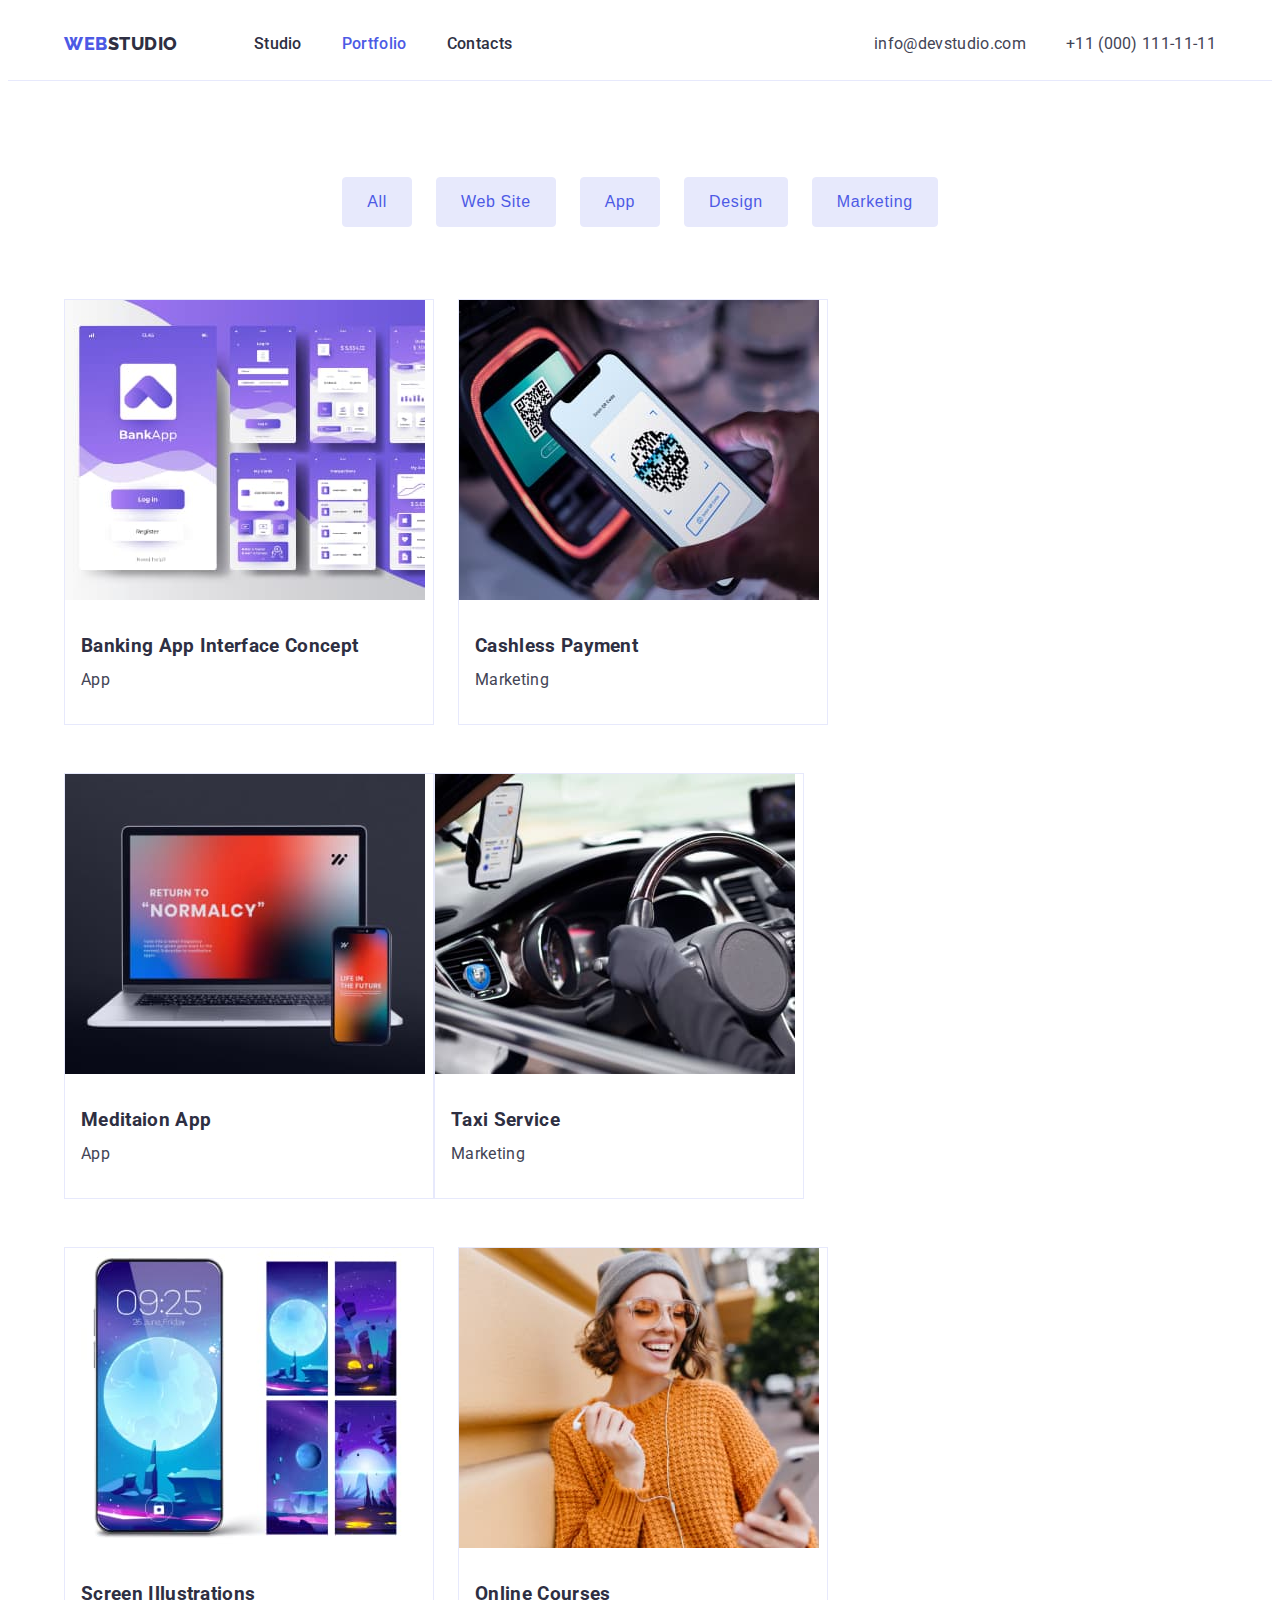
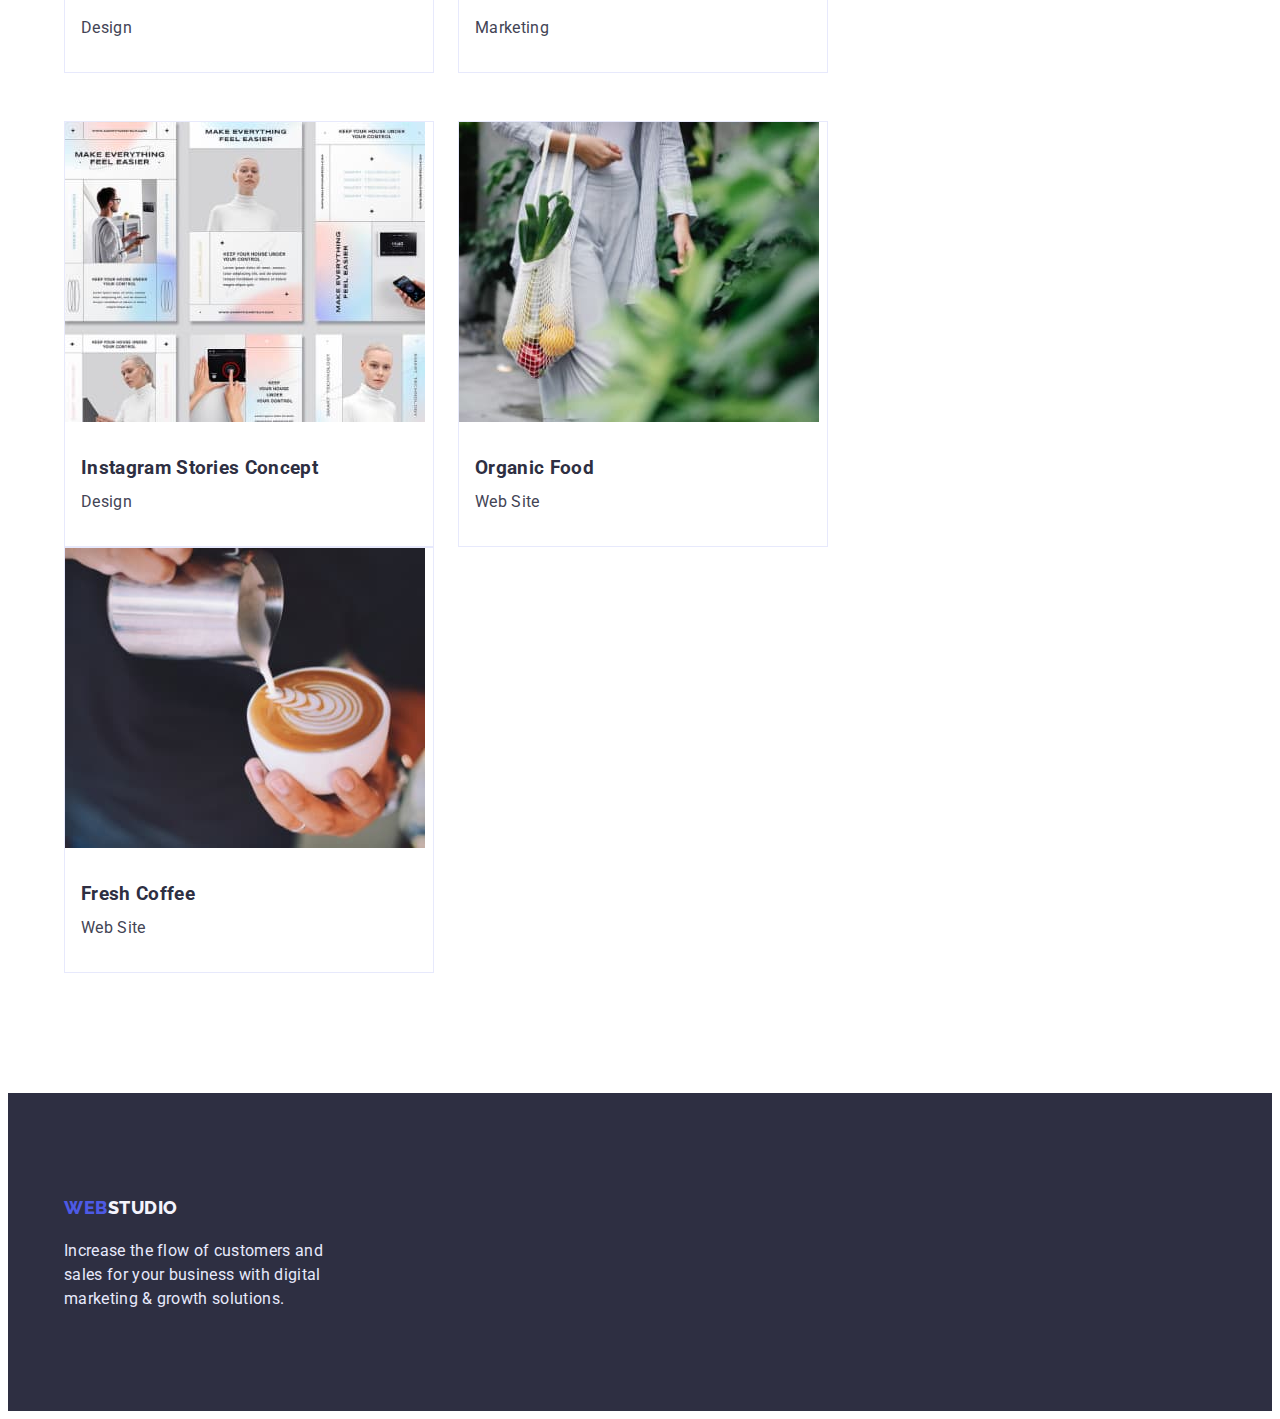
==== portfolio.html @ 40b02cb4 "Add files via upload" ====
<!DOCTYPE html>
<html lang="en">
  <head>
    <meta charset="UTF-8" />
    <meta http-equiv="X-UA-Compatible" content="IE=edge" />
    <meta name="viewport" content="width=device-width, initial-scale=1.0" />
    <title>Document</title>
    <link rel="preconnect" href="https://fonts.googleapis.com" />
    <link rel="preconnect" href="https://fonts.gstatic.com" crossorigin />
    <link
      href="https://fonts.googleapis.com/css2?family=Raleway:wght@800&family=Roboto:wght@400;500;700&display=swap"
      rel="stylesheet"
    />
    <link
      rel="stylesheet"
      href="https://cdnjs.cloudflare.com/ajax/libs/modern-normalize/1.1.0/modern-normalize.min.css"
      integrity="sha512-wpPYUAdjBVSE4KJnH1VR1HeZfpl1ub8YT/NKx4PuQ5NmX2tKuGu6U/JRp5y+Y8XG2tV+wKQpNHVUX03MfMFn9Q=="
      crossorigin="anonymous"
      referrerpolicy="no-referrer"
    />
    <link rel="stylesheet" type="text/css" href="./css/style.css" />
  </head>
  <body>
    <!-- Top Line -->
    <header class="header">
      <div class="container">
        <nav class="header-nav">
          <a href="./index.html" class="header-logo logo link"
            ><span class="logo-accent">WEB</span>STUDIO</a
          >
          <ul class="header-list list">
            <li class="header-item">
              <a href="./index.html" class="header-link link">Studio</a>
            </li>
            <li class="header-item">
              <a href="./portfolio.html" class="header-link current link">Portfolio</a>
            </li>
            <li class="header-item">
              <a href="" class="header-link link">Contacts</a>
            </li>
          </ul>
        </nav>
        <ul class="contacts-list list">
          <li class="contacts-item">
            <a href="mailto:info@devstudio.com" class="contacts-link link"
              >info@devstudio.com</a
            >
          </li>
          <li class="contacts-item">
            <a href="tel:+110001111111" class="contacts-link link"
              >+11 (000) 111-11-11</a
            >
          </li>
        </ul>
      </div>
    </header>
    <main>
      <!-- Projects -->
        <section class="projects">
          <div class="container">
            <h1 class="visually-hidden">Projects</h1>
          <ul class="projects-filter-list list">
            <li class="projects-item">
              <button type="button" class="projects-btn btn">All</button>
            </li>
            <li class="projects-item">
              <button type="button" class="projects-btn btn">Web Site</button>
            </li>
            <li class="projects-item">
              <button type="button" class="projects-btn btn">App</button>
            </li>
            <li class="projects-item">
              <button type="button" class="projects-btn btn">Design</button>
            </li>
            <li class="projects-item">
              <button type="button" class="projects-btn btn">Marketing</button>
            </li>
          </ul>
          <ul class="projects-list list">
            <li class="projects-card-item">
              <a href="" class="projects-link link">
                <img src="./images/Portfolio1.jpg" alt="" width="360" />
                <div class="description">
                  <h3 class="projects-title">Banking App Interface Concept</h3>
                  <p class="projects-text">App</p>
                </div>
              </a>
            </li>
            <li class="projects-card-item">
              <a href="" class="projects-link link">
                <img src="./images/Portfolio2.jpg" alt="" width="360" />
                <div class="description">
                  <h3 class="projects-title">Cashless Payment</h3>
                  <p class="projects-text">Marketing</p>
                </div>
              </a>
            </li>
            <li class="projects-card-item">
              <a href="" class="projects-link link">
                <img src="./images/Portfolio3.jpg" alt="" width="360" />
                <div class="description">
                  <h3 class="projects-title">Meditaion App</h3>
                  <p class="projects-text">App</p>
                </div>
              </a>
            </li>
            <li class="projects-card-item">
              <a href="" class="projects-link link">
                <img src="./images/Portfolio4.jpg" alt="" width="360" />
                <div class="description">
                  <h3 class="projects-title">Taxi Service</h3>
                  <p class="projects-text">Marketing</p>
                </div>
              </a>
            </li>
            <li class="projects-card-item">
              <a href="" class="projects-link link">
                <img src="./images/Portfolio5.jpg" alt="" width="360" />
                <div class="description">
                  <h3 class="projects-title">Screen Illustrations</h3>
                  <p class="projects-text">Design</p>
                </div>
              </a>
            </li>
            <li class="projects-card-item">
              <a href="" class="projects-link link">
                <img src="./images/Portfolio6.jpg" alt="" width="360" />
                <div class="description">
                  <h3 class="projects-title">Online Courses</h3>
                  <p class="projects-text">Marketing</p>
                </div>
              </a>
            </li>
            <li class="projects-card-item">
              <a href="" class="projects-link link">
                <img src="./images/Portfolio7.jpg" alt="" width="360" />
                <div class="description">
                  <h3 class="projects-title">Instagram Stories Concept</h3>
                  <p class="projects-text">Design</p>
                </div>
              </a>
            </li>
            <li class="projects-card-item">
              <a href="" class="projects-link link">
                <img src="./images/Portfolio8.jpg" alt="" width="360" />
                <div class="description">
                  <h3 class="projects-title">Organic Food</h3>
                  <p class="projects-text">Web Site</p>
                </div>
              </a>
            </li>
            <li class="projects-card-item">
              <a href="" class="projects-link link">
                <img src="./images/Portfolio9.jpg" alt="" width="360" />
                <div class="description">
                  <h3 class="projects-title">Fresh Coffee</h3>
                  <p class="projects-text">Web Site</p>
                </div>
              </a>
            </li>
          </ul>
          </div>
        </section>
    </main>
    <!-- Footer -->
    <footer class="footer">
      <div class="container">
        <a href="./index.html" class="footer-logo logo link"
        ><span class="logo-accent">WEB</span>STUDIO</a>
      <p class="footer-text">
        Increase the flow of customers and sales for your business with digital
        marketing & growth solutions.
      </p>
      </div>
    </footer>
  </body>
</html>
---- css/style.css ----
/* основной цвет текста #434455 */
/* цвет заголовков #2E2F42 */
/* цвет акцент #4D5AE5 */

:root {
  --primary-text-color: #434455;
  --title-text-color: #2e2f42;
  --accent-color: #4d5ae5;
}

body {
  background-color: #ffffff;
  color: var(--primary-text-color);

  font-family: "Roboto", sans-serif;
  font-weight: 400;
  font-size: 16px;
  line-height: 1.5;
  letter-spacing: 0.02em;
}

.container {
  width: 1152px;

  margin-right: auto;
  margin-left: auto;

  padding-right: 12px;
  padding-left: 12px;

  /* outline: 3px solid green; */
}

.list {
  margin: 0;
  padding: 0;
  
  list-style: none;
}

.link {
  text-decoration: none;
}

.logo {
  font-family: "Raleway", cursive;
  font-weight: 800;
  font-size: 18px;
  letter-spacing: 0.03em;
}

.btn {
  display: inline-block;
  border: 1px solid transparent;

  font-weight: 500;
  font-size: 16px;
  line-height: 1.5;
  letter-spacing: 0.04em;  
}

/* ----- Top Line ----- */

.header {
  border-bottom: 1px solid #E7E9FC;
}
.header .container {
  display: flex;
  align-items: center;
}
.header-nav {
  display: flex;
  align-items: center;
}
.header-logo {
  margin-right: 76px;
  
  color: var(--title-text-color);
  line-height: 1.33;
}
.logo-accent {
  color: var(--accent-color);
}
.header-list {
  display: flex;
}
.header-item:not(:last-child) {
  margin-right: 40px;
}
.header-link {
  display: block;
  padding-top: 24px;
  padding-bottom: 24px;

  color: var(--title-text-color);
  font-weight: 500;
  font-size: 16px;
  line-height: 1.5;
}
.header-link:hover,
.header-link:focus,
.header-link.current {
  color: var(--accent-color);
}
.contacts-list {
  display: flex;
  margin-left: auto;
}
.contacts-item + .contacts-item {
  margin-left: 40px;
}
.contacts-link {
  display: block;

  color: var(--primary-text-color);
}
.contacts-link:hover,
.contacts-link:focus {
  color: var(--accent-color);
}

/* ----- Hero ----- */

.hero {
  padding-top: 188px;
  padding-bottom: 188px;
  
  background-color: var(--title-text-color);
  text-align: center;
}
.hero-title {
  width: 494px;
  margin-top: 0;
  margin-bottom: 48px;
  margin-right: auto;
  margin-left: auto;

  color: #ffffff;
  font-weight: 700;
  font-size: 56px;
  line-height: 1.07;
}
.hero-btn {
  background-color: var(--accent-color);
  color: #ffffff;

  padding: 16px 32px;

  border-radius: 4px;
  box-shadow: 0px 4px 4px rgba(0, 0, 0, 0.15);
}

/* ----- Features ----- */

.features {
  padding-top: 120px;
  padding-bottom: 60px;
}
.visually-hidden {
  position: absolute;
  width: 1px;
  height: 1px;
  margin: -1px;
  border: 0;
  padding: 0;

  white-space: nowrap;
  clip-path: inset(100%);
  clip: rect(0 0 0 0);
  overflow: hidden;
}
.features-list {
  display: flex;
}
.features-item {
  width: calc(100% / 4);
  margin-right: 24px;
}
.features-item:last-child {
  margin-right: 0;
}
.features-title {
  margin-top: 0;
  margin-bottom: 8px;
  
  color: var(--title-text-color);
  font-weight: 500;
  font-size: 20px;
  line-height: 1.2;
}
.features-text {
  margin: 0;
}

/* ----- Occupation ----- */

.occupation {
  padding-top: 60px;
  padding-bottom: 120px;
  text-align: center;
}
.occupation-title {
  margin-top: 0;
  margin-bottom: 72px;
}
.occupation-list {
  display: flex;
  justify-content: space-between;
}
.occupation-item img {
  display: block;
}

/* ----- Team ----- */

.team {
  padding-top: 120px;
  padding-bottom: 120px;
  
  background-color: #f4f4fd;
  text-align: center;
}
.team-title {
  margin-top: 0;
  margin-bottom: 72px;
}
.team-list {
  display: flex;
  justify-content: space-between;
}
.team-item {
  width: 264px;

  box-shadow: 0px 1px 6px rgba(46, 47, 66, 0.08),
    0px 1px 1px rgba(46, 47, 66, 0.16),
    0px 2px 1px rgba(46, 47, 66, 0.08);
  border-radius: 0px 0px 4px 4px;
  
  background-color: #fff;
}
.team-item .description {
  padding-bottom: 32px;
}
.team img {
  display: block;
  margin-bottom: 32px;
}
.team-title-name {
  margin-top: 0;
  margin-bottom: 8px;
}
.team-text {
  margin-top: 0;
  margin-bottom: 0;
}

/* ----- Footer ----- */

.footer {
  padding-top: 100px;
  padding-bottom: 100px;
  
  background-color: var(--title-text-color);
}
.footer-logo {
  display: inline-block;
  margin-bottom: 16px;

  color: #f4f4fd;
  line-height: 1.67;
}
.footer-text {
  width: 264px;
  margin: 0;

  color: #e7e9fc;
}

/* +++++ Porfolio Style +++++ */

/* ----- Projects ----- */

.projects {
  padding-top: 96px;
  padding-bottom: 120px;
}
.projects-filter-list {
  display: flex;
  justify-content: center;
  margin-bottom: 72px;
}
.projects-item + .projects-item {
  margin-left: 24px;
}
.projects-btn {
  padding: 12px 24px;

  border: 1px solid #e7e9fc;
  border-radius: 4px;
  
  background-color: #e7e9fc;
  color: var(--accent-color);
}
.projects-btn:hover,
.projects-btn:focus {
  background-color: var(--accent-color);
  color: #ffffff;
}
.projects-list {
  display: flex;
  flex-wrap: wrap;
}
.projects-card-item {
  display: block;
  width: calc((100% - 48px) / 3);
  margin-right: 24px;
  margin-bottom: 48px;

  border: 1px solid #E7E9FC;
}
.projects-card-item:nth-child(3n) {
  margin-right: 0;
}
.projects-card-item:nth-last-child(-n+3) {
  margin-bottom: 0;
}
.projects-card-item .description {
  padding-left: 16px;
  padding-bottom: 32px;
}
.projects-link {
  color: var(--title-text-color);
}
.projects-link > img {
  display: block;
  margin-bottom: 32px;
}
.projects-title {
  margin-top: 0;
  margin-bottom: 8px;
}
.projects-text {
  margin-top: 0;
  margin-bottom: 0;

  color: var(--primary-text-color);
}
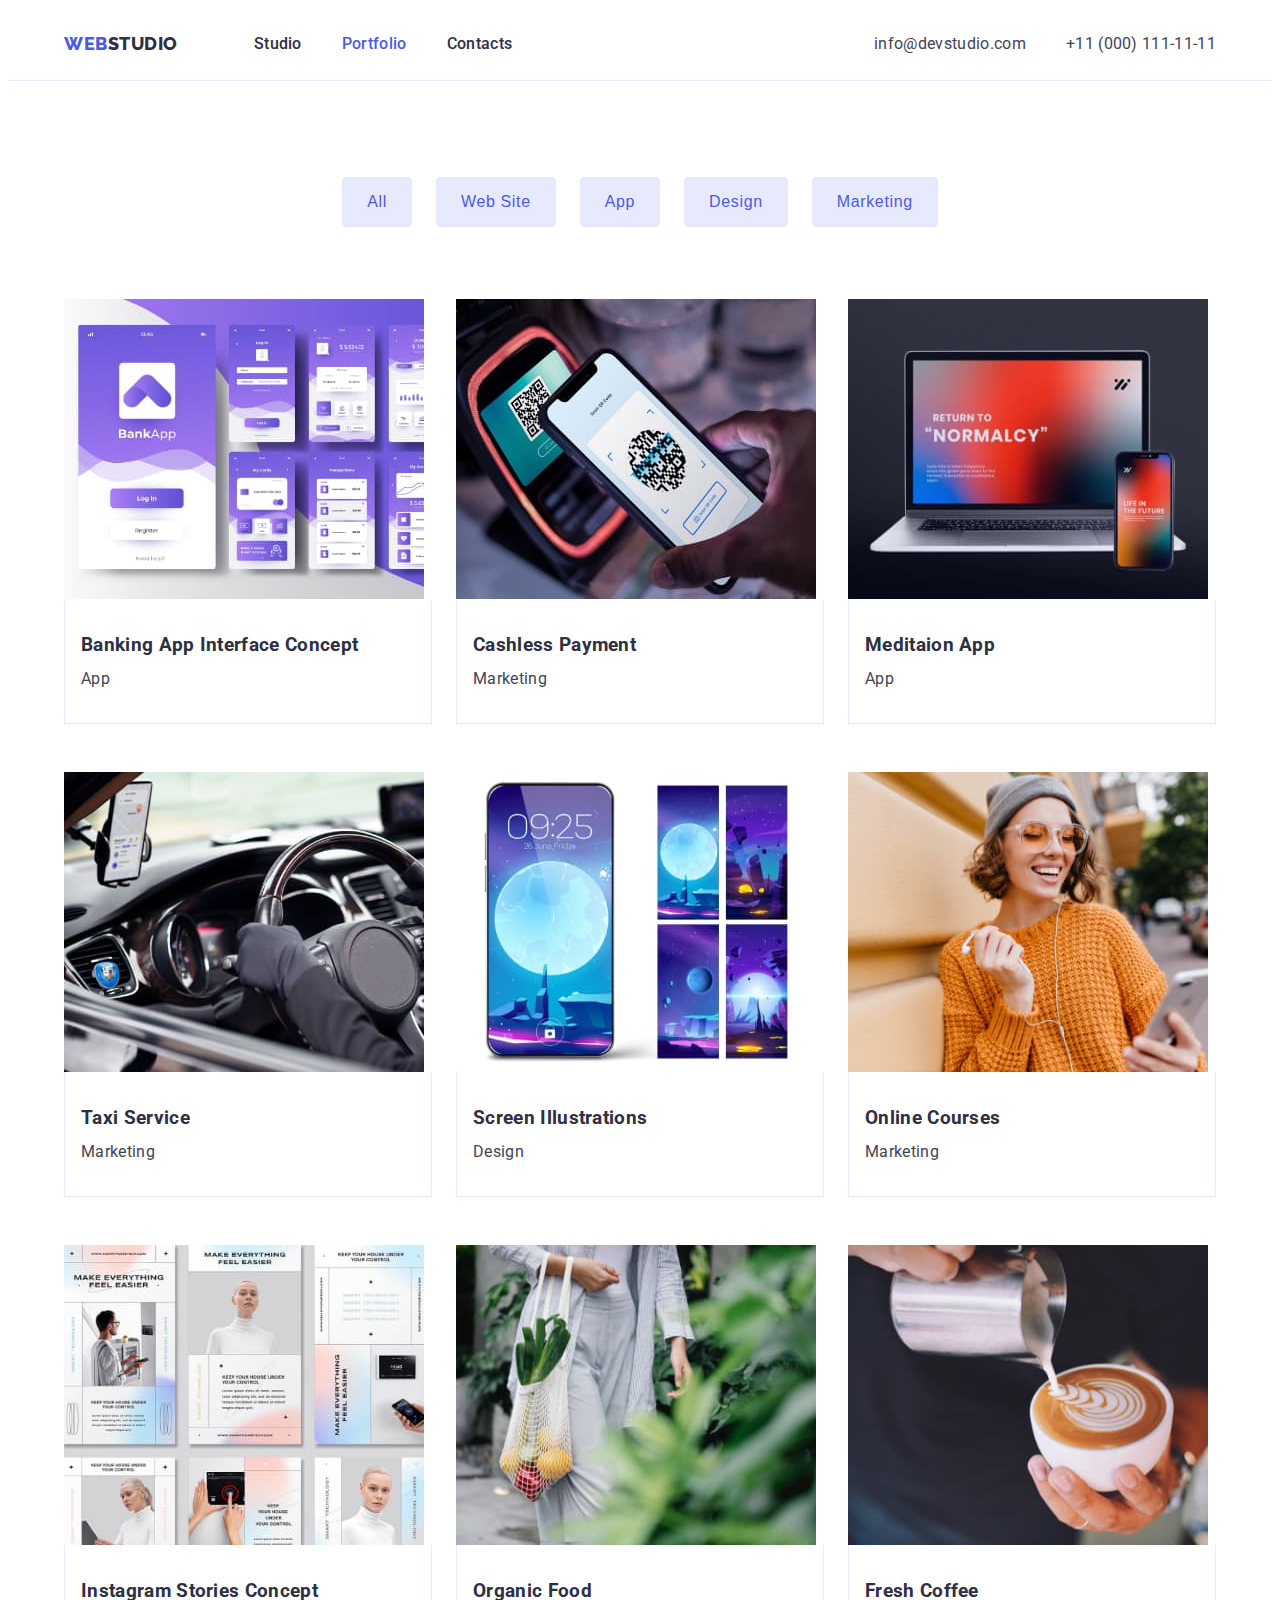
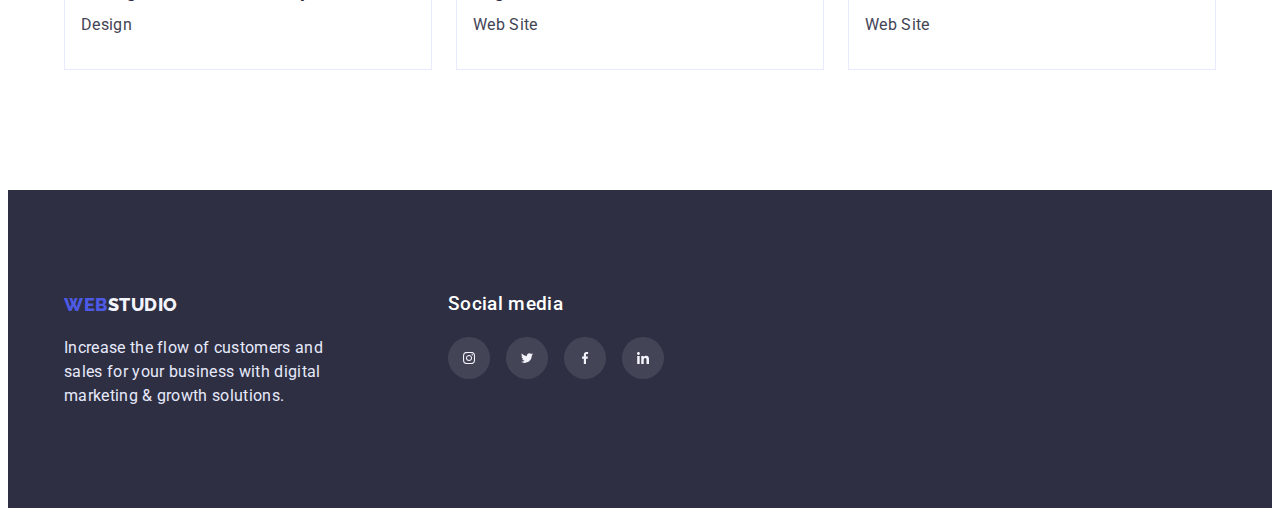
==== commit 82adae9e: "1" ====
--- a/portfolio.html
+++ b/portfolio.html
@@ -165,12 +165,23 @@
     <!-- Footer -->
     <footer class="footer">
       <div class="container">
-        <a href="./index.html" class="footer-logo logo link"
-        ><span class="logo-accent">WEB</span>STUDIO</a>
-      <p class="footer-text">
-        Increase the flow of customers and sales for your business with digital
-        marketing & growth solutions.
-      </p>
+        <div class="short-description">
+          <a href="./index.html" class="footer-logo logo link">
+            <span class="logo-accent">WEB</span>STUDIO</a>
+          <p class="footer-text">
+          Increase the flow of customers and sales for your business with digital
+          marketing & growth solutions.
+          </p>
+        </div>
+        <div class="social-network">
+          <h3 class="social-title">Social media</h3>
+          <ul class="footer-social-list list">
+            <li class="social-item instagram"><a href=""></a></li>
+            <li class="social-item twitter"><a href=""></a></li>
+            <li class="social-item facebook"><a href=""></a></li>
+            <li class="social-item linkedin"><a href=""></a></li>
+          </ul>
+        </div>
       </div>
     </footer>
   </body>
--- a/css/style.css
+++ b/css/style.css
@@ -1,13 +1,11 @@
 /* основной цвет текста #434455 */
 /* цвет заголовков #2E2F42 */
 /* цвет акцент #4D5AE5 */
-
 :root {
   --primary-text-color: #434455;
   --title-text-color: #2e2f42;
   --accent-color: #4d5ae5;
 }
-
 body {
   background-color: #ffffff;
   color: var(--primary-text-color);
@@ -18,7 +16,6 @@
   line-height: 1.5;
   letter-spacing: 0.02em;
 }
-
 .container {
   width: 1152px;
 
@@ -30,34 +27,35 @@
 
   /* outline: 3px solid green; */
 }
-
 .list {
   margin: 0;
   padding: 0;
   
   list-style: none;
 }
-
 .link {
   text-decoration: none;
 }
-
 .logo {
   font-family: "Raleway", cursive;
   font-weight: 800;
   font-size: 18px;
   letter-spacing: 0.03em;
 }
-
 .btn {
   display: inline-block;
   border: 1px solid transparent;
+  cursor: pointer;
 
   font-weight: 500;
   font-size: 16px;
   line-height: 1.5;
   letter-spacing: 0.04em;  
 }
+.section {
+  padding-top: 120px;
+  padding-bottom: 120px;
+}
 
 /* ----- Top Line ----- */
 
@@ -122,11 +120,25 @@
 /* ----- Hero ----- */
 
 .hero {
+  text-align: center;
+}
+.overlay {
+  max-width: 1440px;
+  height: 600px;
+  margin-right: auto;
+  margin-left: auto;
   padding-top: 188px;
   padding-bottom: 188px;
-  
-  background-color: var(--title-text-color);
-  text-align: center;
+
+  background-image: linear-gradient(
+  to right,
+  rgba(46, 47, 66, 0.7),
+  rgba(46, 47, 66, 0.7)),
+  url("../images/hero-background.jpg");
+  background-repeat: no-repeat;
+  background-position: center;
+  background-size: cover;
+  background-color: grey;
 }
 .hero-title {
   width: 494px;
@@ -153,8 +165,7 @@
 /* ----- Features ----- */
 
 .features {
-  padding-top: 120px;
-  padding-bottom: 60px;
+  padding-bottom: 0px;
 }
 .visually-hidden {
   position: absolute;
@@ -176,6 +187,30 @@
   width: calc(100% / 4);
   margin-right: 24px;
 }
+.features-item::before {
+  display: block;
+  content: "";
+  height: 112px;
+  margin-bottom: 8px;
+
+  background-repeat: no-repeat;
+  background-position: center;
+
+  background-color: #F4F4FD;
+  border-radius: 4px;
+}
+.antenna::before {
+  background-image: url("../images/antenna.svg");
+}
+.clock::before {
+  background-image: url("../images/clock.svg");
+}
+.diagram::before {
+  background-image: url("../images/diagram.svg");
+}
+.astronaut::before {
+  background-image: url("../images/astronaut.svg");
+}
 .features-item:last-child {
   margin-right: 0;
 }
@@ -195,8 +230,6 @@
 /* ----- Occupation ----- */
 
 .occupation {
-  padding-top: 60px;
-  padding-bottom: 120px;
   text-align: center;
 }
 .occupation-title {
@@ -214,9 +247,6 @@
 /* ----- Team ----- */
 
 .team {
-  padding-top: 120px;
-  padding-bottom: 120px;
-  
   background-color: #f4f4fd;
   text-align: center;
 }
@@ -239,11 +269,10 @@
   background-color: #fff;
 }
 .team-item .description {
-  padding-bottom: 32px;
+  padding: 32px 16px;
 }
 .team img {
   display: block;
-  margin-bottom: 32px;
 }
 .team-title-name {
   margin-top: 0;
@@ -251,7 +280,83 @@
 }
 .team-text {
   margin-top: 0;
-  margin-bottom: 0;
+  margin-bottom: 8px;
+}
+.social-list {
+  display: flex;
+  justify-content: space-between;
+}
+.social-item {
+  display: block;
+  content: "";
+  width: 40px;
+  height: 40px;
+
+  border: 1px solid transparent;
+  border-radius: 50%;
+
+  background-size: 12px;
+  background-color: var(--accent-color);
+  background-position: center;
+  background-repeat: no-repeat;
+}
+.instagram {
+  background-image: url("../images/instagram.svg");
+}
+.twitter {
+  background-image: url("../images/twitter.svg");
+}
+.facebook {
+  background-image: url("../images/facebook.svg");
+}
+.linkedin {
+  background-image: url("../images/linkedin.svg");
+}
+
+/* ----- Customers ----- */
+
+.customers {
+  text-align: center;
+}
+.customers-title {
+  margin-top: 0;
+  margin-bottom: 72px;
+}
+.customers-list {
+  display: flex;
+  gap: 24px;
+}
+.customers-item {
+}
+.customers-item::before {
+  display: block;
+  content: "";
+  width: 168px;
+  height: 88px;
+
+  background-repeat: no-repeat;
+  background-position: center;
+
+  border: 1px solid #8E8F99;
+  border-radius: 4px;
+}
+.client-logo-one::before{
+  background-image: url("../images/client1.svg");
+}
+.client-logo-two::before{
+  background-image: url("../images/client2.svg");
+}
+.client-logo-three::before{
+  background-image: url("../images/client3.svg");
+}
+.client-logo-four::before{
+  background-image: url("../images/client4.svg");
+}
+.client-logo-five::before{
+  background-image: url("../images/client5.svg");
+}
+.client-logo-six::before{
+  background-image: url("../images/client6.svg");
 }
 
 /* ----- Footer ----- */
@@ -262,6 +367,12 @@
   
   background-color: var(--title-text-color);
 }
+.footer .container {
+  display: flex;
+}
+.short-description {
+  margin-right: 120px;
+}
 .footer-logo {
   display: inline-block;
   margin-bottom: 16px;
@@ -275,6 +386,20 @@
 
   color: #e7e9fc;
 }
+.social-title {
+  margin-top: 0;
+
+  color: #ffffff;
+  font-weight: 500;
+}
+.footer-social-list {
+  display: flex;
+  gap: 16px;
+}
+.footer-social-list > .social-item {
+  background-color: rgba(255, 255, 255, 0.1);
+}
+
 
 /* +++++ Porfolio Style +++++ */
 
@@ -315,8 +440,6 @@
   width: calc((100% - 48px) / 3);
   margin-right: 24px;
   margin-bottom: 48px;
-
-  border: 1px solid #E7E9FC;
 }
 .projects-card-item:nth-child(3n) {
   margin-right: 0;
@@ -325,15 +448,19 @@
   margin-bottom: 0;
 }
 .projects-card-item .description {
+  padding-top: 32px;
   padding-left: 16px;
   padding-bottom: 32px;
+
+  border-left: 1px solid #E7E9FC;
+  border-right: 1px solid #E7E9FC;
+  border-bottom: 1px solid #E7E9FC;
 }
 .projects-link {
   color: var(--title-text-color);
 }
 .projects-link > img {
   display: block;
-  margin-bottom: 32px;
 }
 .projects-title {
   margin-top: 0;
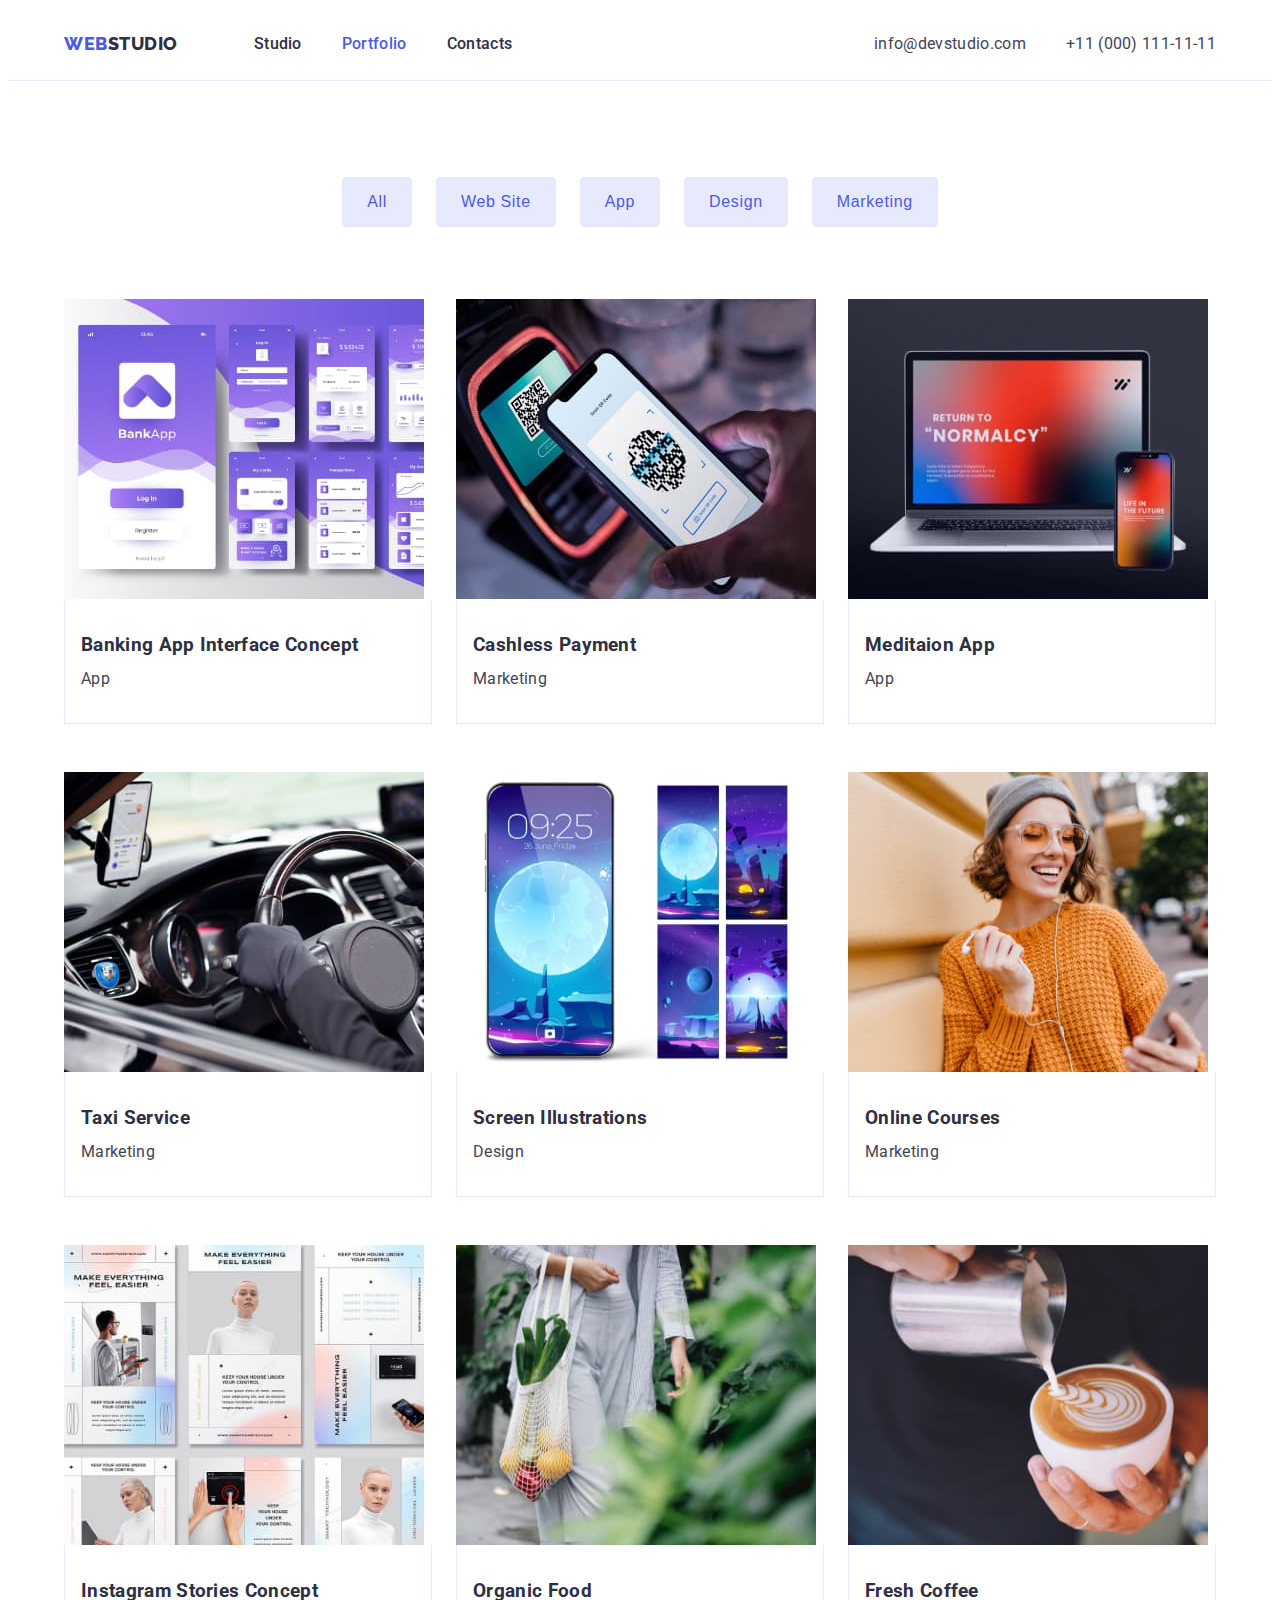
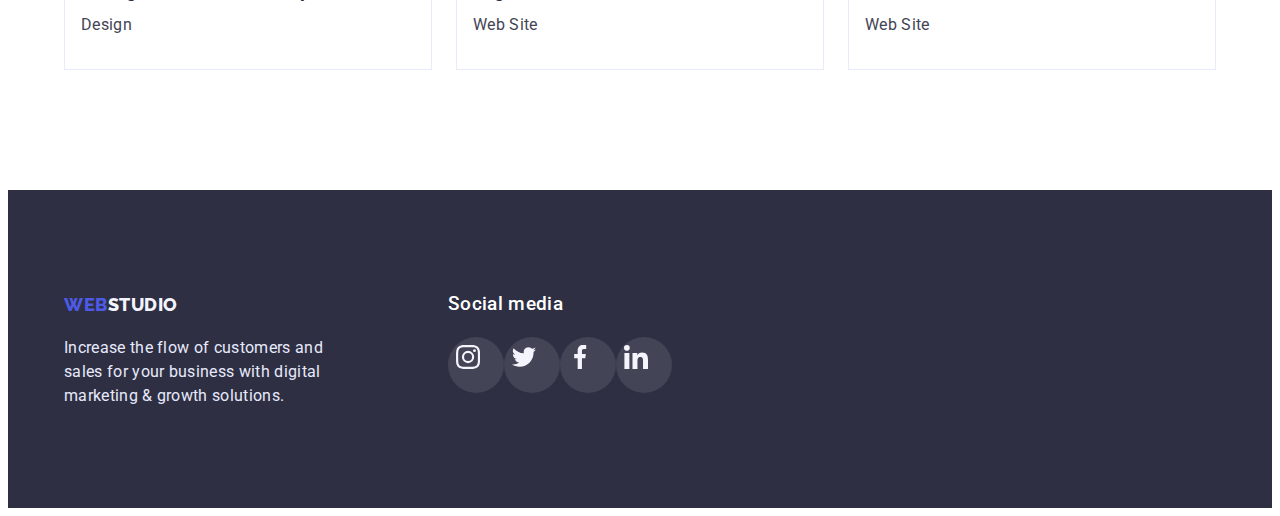
==== commit 58328b19: "1" ====
--- a/portfolio.html
+++ b/portfolio.html
@@ -175,11 +175,39 @@
         </div>
         <div class="social-network">
           <h3 class="social-title">Social media</h3>
-          <ul class="footer-social-list list">
-            <li class="social-item instagram"><a href=""></a></li>
-            <li class="social-item twitter"><a href=""></a></li>
-            <li class="social-item facebook"><a href=""></a></li>
-            <li class="social-item linkedin"><a href=""></a></li>
+          <ul class="social-list list">
+            <li class="social-item">
+              <a href="" class="social-link link">
+                <svg class="icon-instagram icon">
+                  <use href="./images/svg-sprite.svg#icon-instagram">
+                  </use>
+                </svg>
+              </a>
+            </li>
+            <li class="social-item">
+              <a href="" class="social-link link">
+                <svg class="icon-twitter icon">
+                  <use href="./images/svg-sprite.svg#icon-twitter">
+                  </use>
+                </svg>
+              </a>
+            </li>
+            <li class="social-item">
+              <a href="" class="social-link link">
+                <svg class="icon-facebook icon">
+                  <use href="./images/svg-sprite.svg#icon-facebook">
+                  </use>
+                </svg>
+              </a>
+            </li>
+            <li class="social-item">
+              <a href="" class="social-link link">
+                <svg class="icon-linkedin icon">
+                  <use href="./images/svg-sprite.svg#icon-linkedin">
+                  </use>
+                </svg>
+              </a>
+            </li>
           </ul>
         </div>
       </div>
--- a/css/style.css
+++ b/css/style.css
@@ -195,8 +195,9 @@
 
   background-repeat: no-repeat;
   background-position: center;
-
+  background-size: 64px;
   background-color: #F4F4FD;
+
   border-radius: 4px;
 }
 .antenna::before {
@@ -286,31 +287,20 @@
   display: flex;
   justify-content: space-between;
 }
-.social-item {
-  display: block;
-  content: "";
+.social-link {
+  display: inline-block;
   width: 40px;
   height: 40px;
+  padding: 10px;
 
   border: 1px solid transparent;
   border-radius: 50%;
 
-  background-size: 12px;
   background-color: var(--accent-color);
-  background-position: center;
-  background-repeat: no-repeat;
-}
-.instagram {
-  background-image: url("../images/instagram.svg");
-}
-.twitter {
-  background-image: url("../images/twitter.svg");
-}
-.facebook {
-  background-image: url("../images/facebook.svg");
-}
-.linkedin {
-  background-image: url("../images/linkedin.svg");
+}
+.social-list .icon{
+  width: 16px;
+  height: 16px;
 }
 
 /* ----- Customers ----- */
@@ -392,14 +382,17 @@
   color: #ffffff;
   font-weight: 500;
 }
-.footer-social-list {
-  display: flex;
-  gap: 16px;
-}
-.footer-social-list > .social-item {
+.social-network {
+  width: 208px;
+}
+.social-network .social-link {
+  padding: 7px;
   background-color: rgba(255, 255, 255, 0.1);
 }
-
+.social-network .icon {
+  width: 24px;
+  height: 24px;
+}
 
 /* +++++ Porfolio Style +++++ */
 
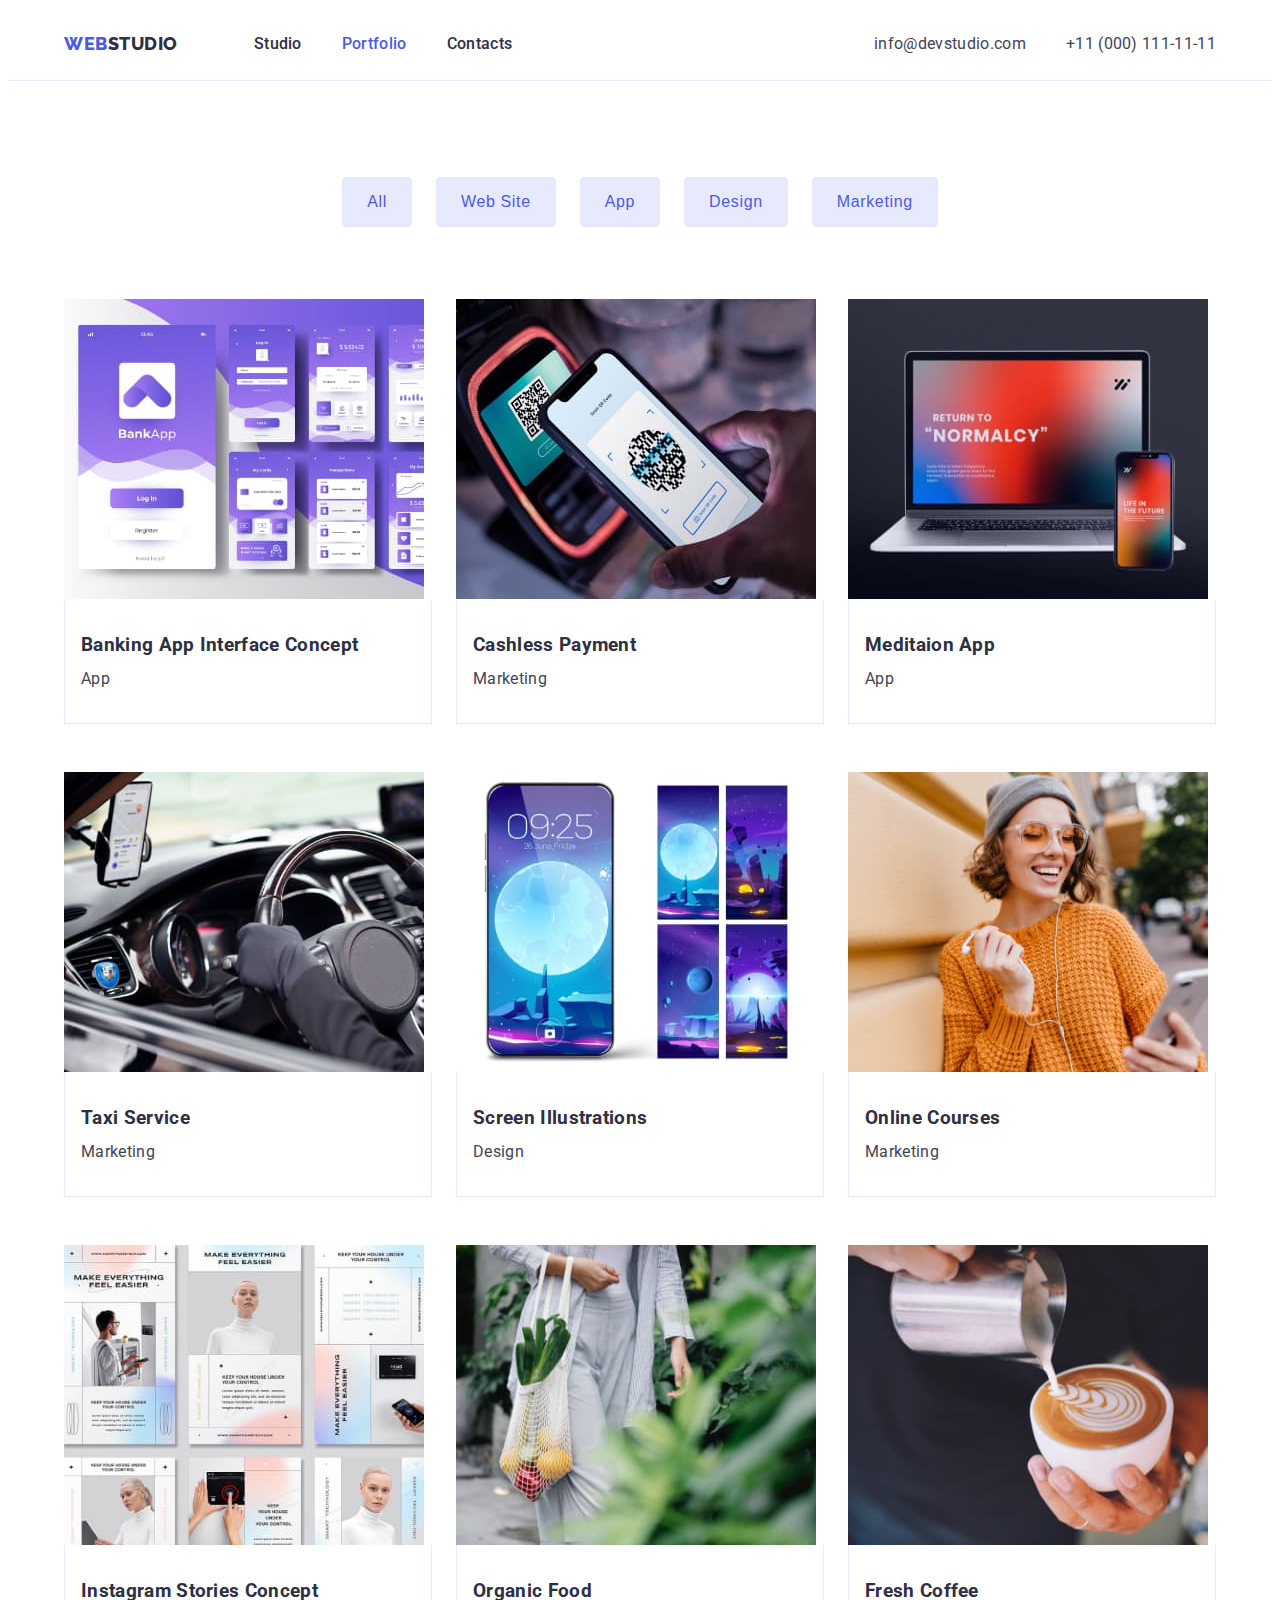
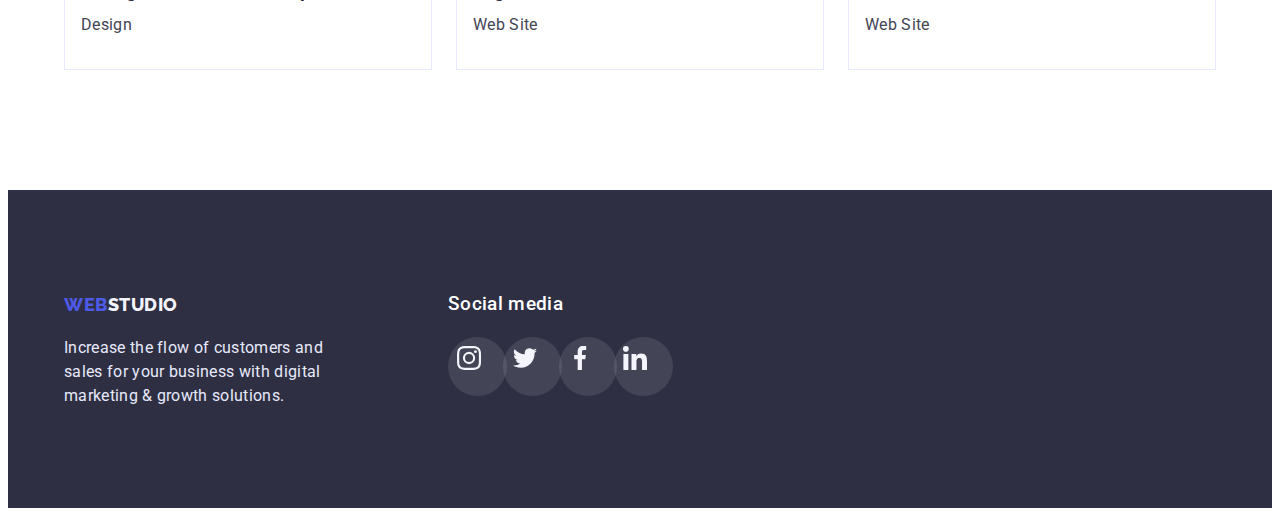
==== commit b6119bc2: "1" ====
--- a/portfolio.html
+++ b/portfolio.html
@@ -178,7 +178,7 @@
           <ul class="social-list list">
             <li class="social-item">
               <a href="" class="social-link link">
-                <svg class="icon-instagram icon">
+                <svg class="icon-instagram icon" width="24" height="24">
                   <use href="./images/svg-sprite.svg#icon-instagram">
                   </use>
                 </svg>
@@ -186,7 +186,7 @@
             </li>
             <li class="social-item">
               <a href="" class="social-link link">
-                <svg class="icon-twitter icon">
+                <svg class="icon-twitter icon" width="24" height="24">
                   <use href="./images/svg-sprite.svg#icon-twitter">
                   </use>
                 </svg>
@@ -194,7 +194,7 @@
             </li>
             <li class="social-item">
               <a href="" class="social-link link">
-                <svg class="icon-facebook icon">
+                <svg class="icon-facebook icon" width="24" height="24">
                   <use href="./images/svg-sprite.svg#icon-facebook">
                   </use>
                 </svg>
@@ -202,7 +202,7 @@
             </li>
             <li class="social-item">
               <a href="" class="social-link link">
-                <svg class="icon-linkedin icon">
+                <svg class="icon-linkedin icon" width="24" height="24">
                   <use href="./images/svg-sprite.svg#icon-linkedin">
                   </use>
                 </svg>
--- a/css/style.css
+++ b/css/style.css
@@ -288,7 +288,7 @@
   justify-content: space-between;
 }
 .social-link {
-  display: inline-block;
+  display: block;
   width: 40px;
   height: 40px;
   padding: 10px;
@@ -298,10 +298,6 @@
 
   background-color: var(--accent-color);
 }
-.social-list .icon{
-  width: 16px;
-  height: 16px;
-}
 
 /* ----- Customers ----- */
 
@@ -376,22 +372,19 @@
 
   color: #e7e9fc;
 }
+.social-network {
+  width: 208px;
+}
 .social-title {
   margin-top: 0;
 
   color: #ffffff;
   font-weight: 500;
 }
-.social-network {
-  width: 208px;
-}
 .social-network .social-link {
-  padding: 7px;
+  padding: 20%;
+
   background-color: rgba(255, 255, 255, 0.1);
-}
-.social-network .icon {
-  width: 24px;
-  height: 24px;
 }
 
 /* +++++ Porfolio Style +++++ */
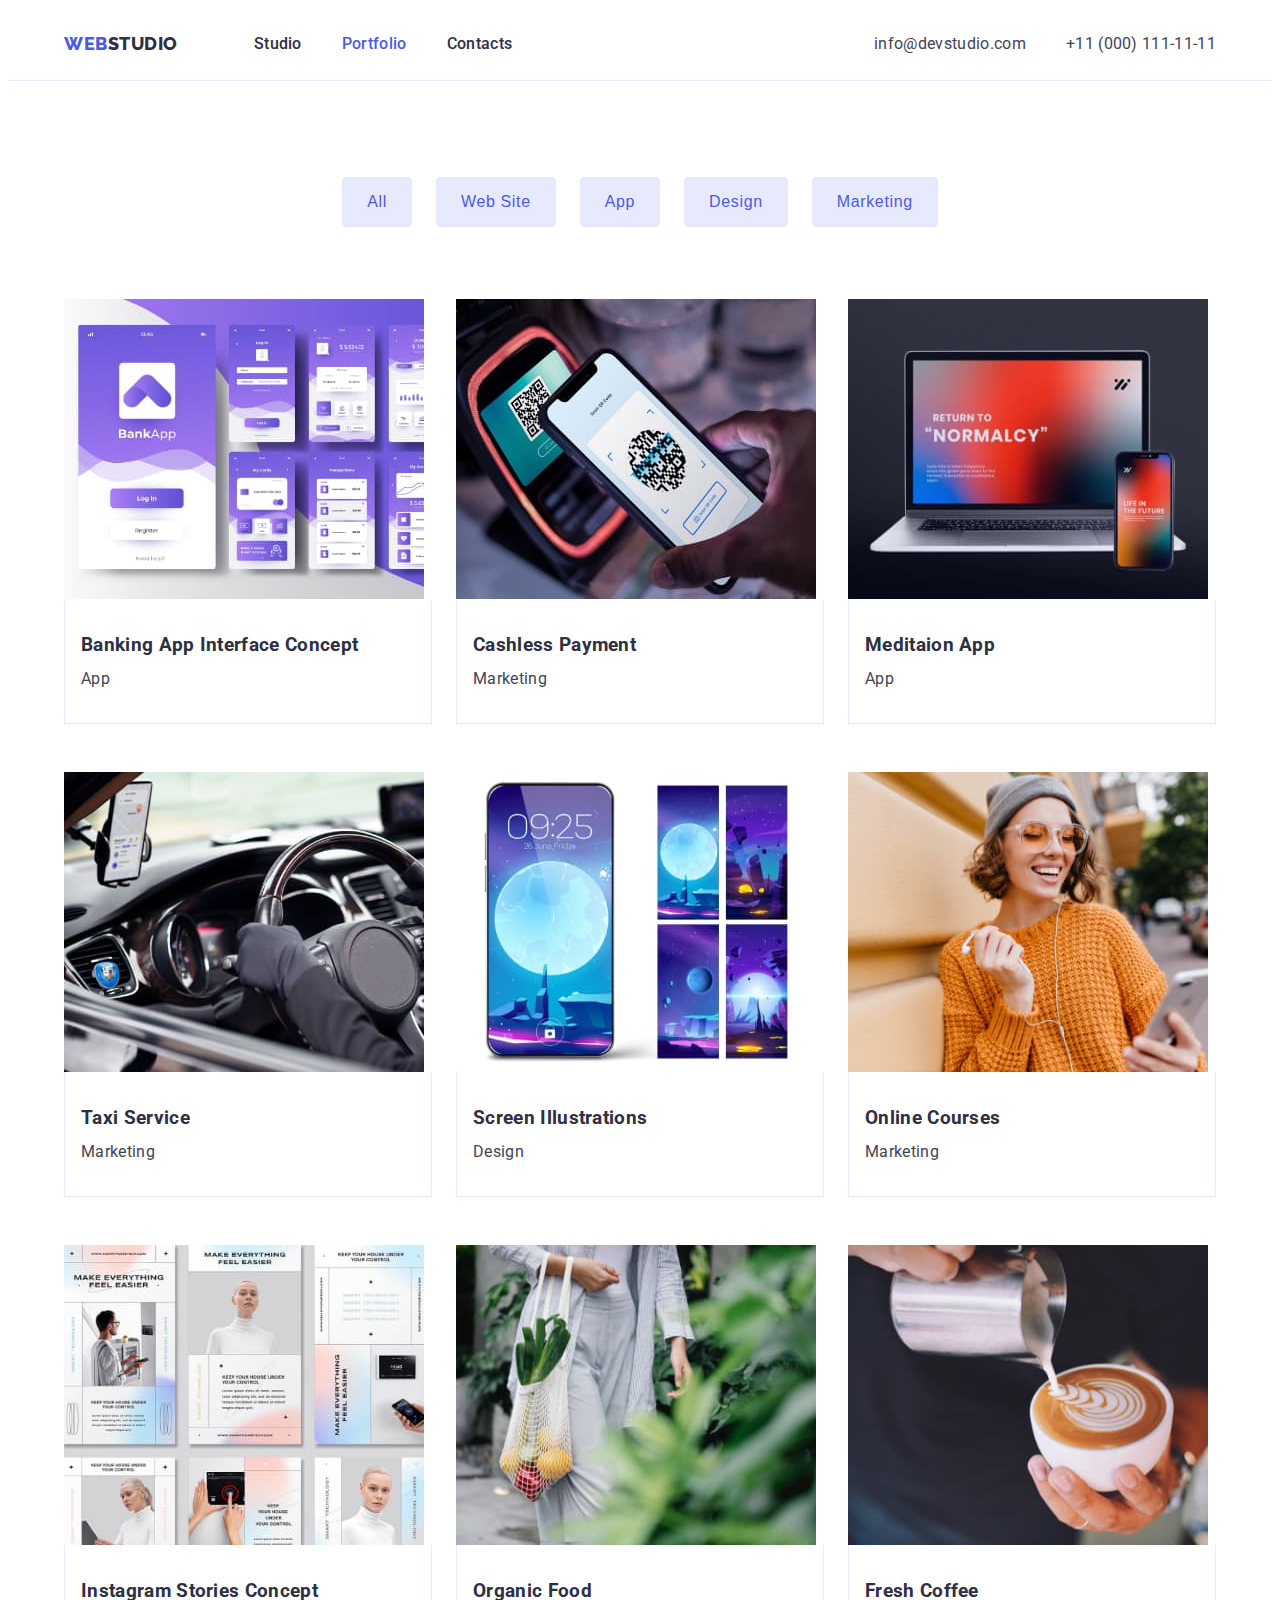
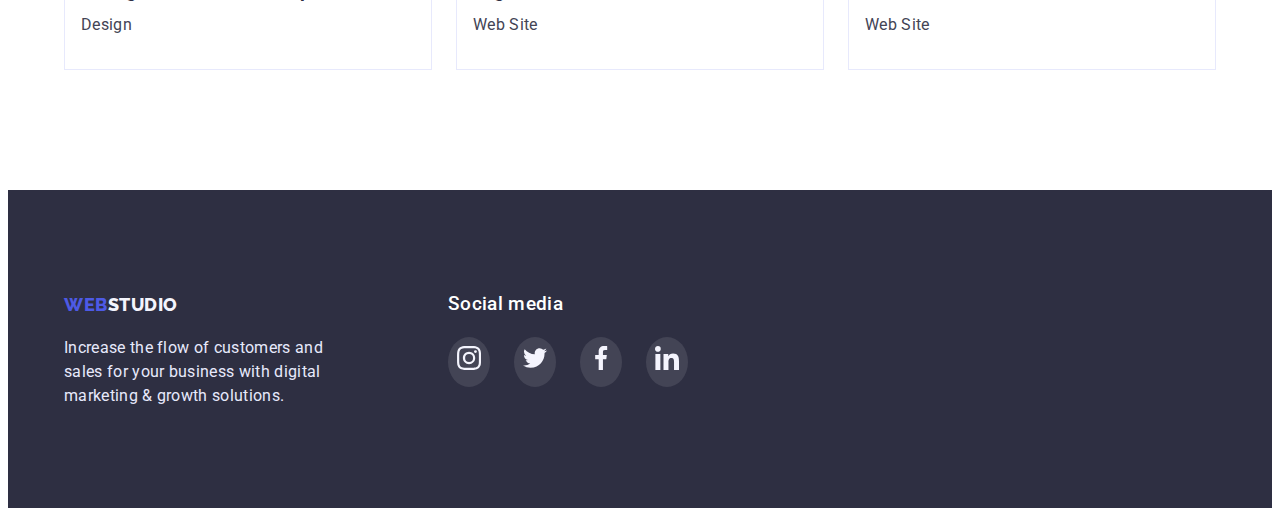
==== commit 2274d0c7: "1" ====
--- a/portfolio.html
+++ b/portfolio.html
@@ -179,7 +179,7 @@
             <li class="social-item">
               <a href="" class="social-link link">
                 <svg class="icon-instagram icon" width="24" height="24">
-                  <use href="./images/svg-sprite.svg#icon-instagram">
+                  <use href="./images/icons.svg#icon-instagram">
                   </use>
                 </svg>
               </a>
@@ -187,7 +187,7 @@
             <li class="social-item">
               <a href="" class="social-link link">
                 <svg class="icon-twitter icon" width="24" height="24">
-                  <use href="./images/svg-sprite.svg#icon-twitter">
+                  <use href="./images/icons.svg#icon-twitter">
                   </use>
                 </svg>
               </a>
@@ -195,7 +195,7 @@
             <li class="social-item">
               <a href="" class="social-link link">
                 <svg class="icon-facebook icon" width="24" height="24">
-                  <use href="./images/svg-sprite.svg#icon-facebook">
+                  <use href="./images/icons.svg#icon-facebook">
                   </use>
                 </svg>
               </a>
@@ -203,7 +203,7 @@
             <li class="social-item">
               <a href="" class="social-link link">
                 <svg class="icon-linkedin icon" width="24" height="24">
-                  <use href="./images/svg-sprite.svg#icon-linkedin">
+                  <use href="./images/icons.svg#icon-linkedin">
                   </use>
                 </svg>
               </a>
--- a/css/style.css
+++ b/css/style.css
@@ -285,13 +285,13 @@
 }
 .social-list {
   display: flex;
-  justify-content: space-between;
+  gap: 24px;
 }
 .social-link {
   display: block;
   width: 40px;
   height: 40px;
-  padding: 10px;
+  padding-top: 10px;
 
   border: 1px solid transparent;
   border-radius: 50%;
@@ -312,37 +312,26 @@
   display: flex;
   gap: 24px;
 }
-.customers-item {
-}
-.customers-item::before {
-  display: block;
-  content: "";
+.customers-link {
+  display: block;
   width: 168px;
   height: 88px;
-
-  background-repeat: no-repeat;
-  background-position: center;
+  /* padding-top: 23px; */
 
   border: 1px solid #8E8F99;
   border-radius: 4px;
 }
-.client-logo-one::before{
-  background-image: url("../images/client1.svg");
-}
-.client-logo-two::before{
-  background-image: url("../images/client2.svg");
-}
-.client-logo-three::before{
-  background-image: url("../images/client3.svg");
-}
-.client-logo-four::before{
-  background-image: url("../images/client4.svg");
-}
-.client-logo-five::before{
-  background-image: url("../images/client5.svg");
-}
-.client-logo-six::before{
-  background-image: url("../images/client6.svg");
+.customers-link.logo-one,
+.customers-link.logo-five,
+.customers-link.logo-six {
+  padding-top: 23px;
+}
+.customers-link.logo-two {
+  padding-top: 19px;
+}
+.customers-link.logo-three,
+.customers-link.logo-four {
+  padding-top: 25px;
 }
 
 /* ----- Footer ----- */
@@ -381,8 +370,11 @@
   color: #ffffff;
   font-weight: 500;
 }
+.social-list {
+  text-align: center;
+}
 .social-network .social-link {
-  padding: 20%;
+  padding-top: 8px;
 
   background-color: rgba(255, 255, 255, 0.1);
 }
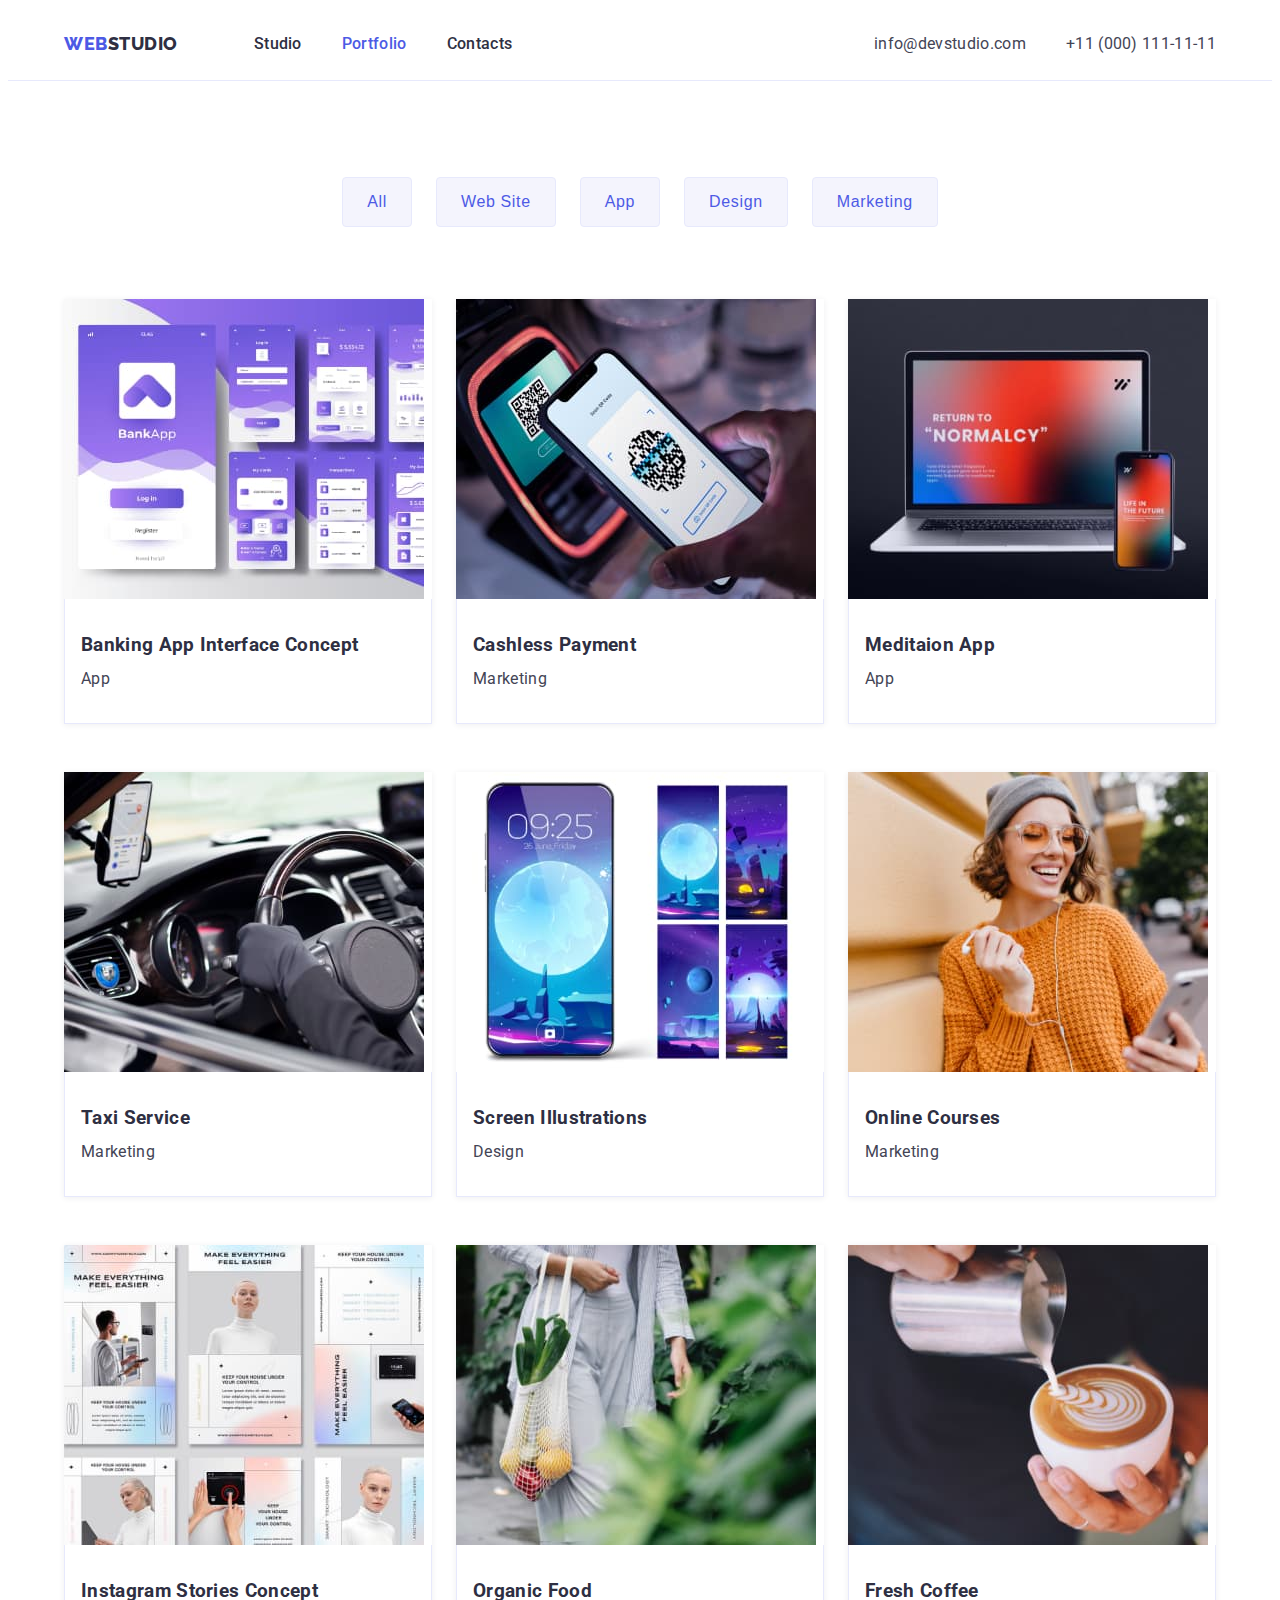
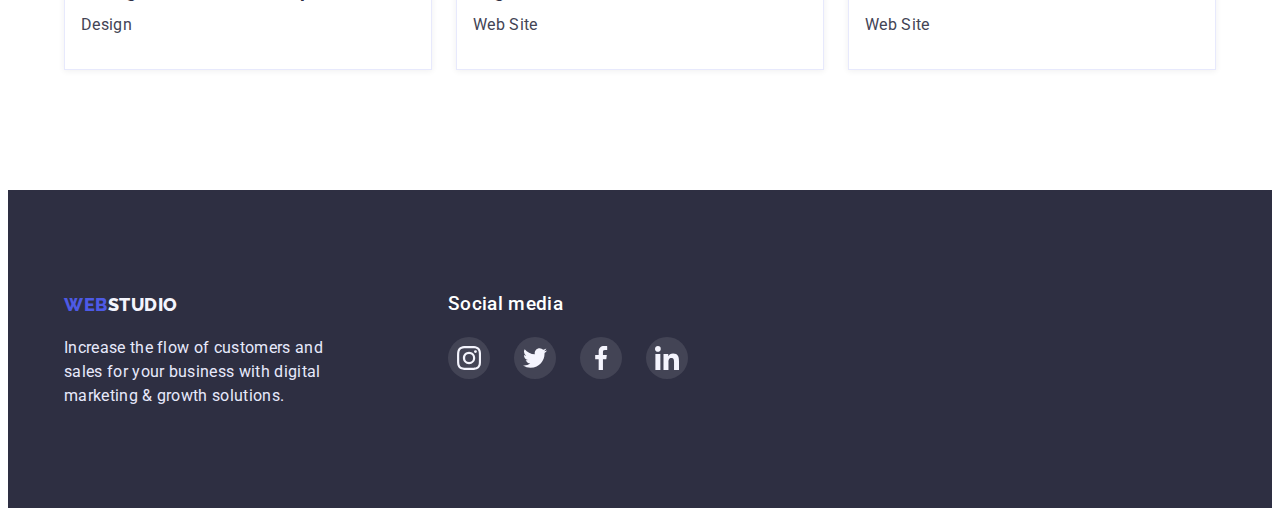
==== commit 9b4211a5: "Update portfolio.html" ====
--- a/portfolio.html
+++ b/portfolio.html
@@ -213,4 +213,4 @@
       </div>
     </footer>
   </body>
-</html>
+</html>--- a/css/style.css
+++ b/css/style.css
@@ -161,6 +161,10 @@
   border-radius: 4px;
   box-shadow: 0px 4px 4px rgba(0, 0, 0, 0.15);
 }
+.hero-btn:hover,
+.hero-btn:focus {
+  background-color: #404BBF;
+}
 
 /* ----- Features ----- */
 
@@ -182,38 +186,22 @@
 }
 .features-list {
   display: flex;
+  gap: 24px;
 }
 .features-item {
   width: calc(100% / 4);
-  margin-right: 24px;
-}
-.features-item::before {
-  display: block;
-  content: "";
+}
+.features-icon {
+  display: flex;
+  width: 264px;
   height: 112px;
   margin-bottom: 8px;
 
-  background-repeat: no-repeat;
-  background-position: center;
-  background-size: 64px;
+  justify-content: center;
+  align-items: center;
+  
   background-color: #F4F4FD;
-
   border-radius: 4px;
-}
-.antenna::before {
-  background-image: url("../images/antenna.svg");
-}
-.clock::before {
-  background-image: url("../images/clock.svg");
-}
-.diagram::before {
-  background-image: url("../images/diagram.svg");
-}
-.astronaut::before {
-  background-image: url("../images/astronaut.svg");
-}
-.features-item:last-child {
-  margin-right: 0;
 }
 .features-title {
   margin-top: 0;
@@ -288,16 +276,21 @@
   gap: 24px;
 }
 .social-link {
-  display: block;
+  display: flex;
   width: 40px;
   height: 40px;
-  padding-top: 10px;
+  justify-content: center;
+  align-items: center;
 
   border: 1px solid transparent;
   border-radius: 50%;
 
   background-color: var(--accent-color);
 }
+.social-link:hover,
+.social-link:focus {
+  background-color: #404BBF;
+}
 
 /* ----- Customers ----- */
 
@@ -313,25 +306,25 @@
   gap: 24px;
 }
 .customers-link {
-  display: block;
+  display: flex;
   width: 168px;
   height: 88px;
-  /* padding-top: 23px; */
+
+  justify-content: center;
+  align-items: center;
+  color: #8E8F99;
 
   border: 1px solid #8E8F99;
   border-radius: 4px;
 }
-.customers-link.logo-one,
-.customers-link.logo-five,
-.customers-link.logo-six {
-  padding-top: 23px;
-}
-.customers-link.logo-two {
-  padding-top: 19px;
-}
-.customers-link.logo-three,
-.customers-link.logo-four {
-  padding-top: 25px;
+.customers-link:hover,
+.customers-link:focus {
+  color: #404BBF;
+
+  border: 1px solid #404BBF;
+}
+.customers-link > svg {
+  fill: currentColor;
 }
 
 /* ----- Footer ----- */
@@ -370,13 +363,12 @@
   color: #ffffff;
   font-weight: 500;
 }
-.social-list {
-  text-align: center;
-}
 .social-network .social-link {
-  padding-top: 8px;
-
   background-color: rgba(255, 255, 255, 0.1);
+}
+.social-network .social-link:hover,
+.social-network .social-link:focus {
+  background-color: #31D0AA;
 }
 
 /* +++++ Porfolio Style +++++ */
@@ -389,50 +381,53 @@
 }
 .projects-filter-list {
   display: flex;
+  margin-bottom: 72px;
   justify-content: center;
-  margin-bottom: 72px;
-}
-.projects-item + .projects-item {
-  margin-left: 24px;
+  gap: 24px;
 }
 .projects-btn {
   padding: 12px 24px;
 
-  border: 1px solid #e7e9fc;
+  color: var(--accent-color);
+  background-color: #F4F4FD;
+  border: 1px solid #E7E9FC;
   border-radius: 4px;
-  
-  background-color: #e7e9fc;
-  color: var(--accent-color);
 }
 .projects-btn:hover,
 .projects-btn:focus {
+  color: #ffffff;
   background-color: var(--accent-color);
-  color: #ffffff;
+
+  border: 1px solid transparent;
+  box-shadow: 0px 3px 1px rgba(0, 0, 0, 0.1),
+  0px 2px 1px rgba(0, 0, 0, 0.08),
+  0px 2px 2px rgba(0, 0, 0, 0.12);
 }
 .projects-list {
   display: flex;
   flex-wrap: wrap;
+  gap: 48px 24px;
 }
 .projects-card-item {
   display: block;
   width: calc((100% - 48px) / 3);
-  margin-right: 24px;
-  margin-bottom: 48px;
-}
-.projects-card-item:nth-child(3n) {
-  margin-right: 0;
-}
-.projects-card-item:nth-last-child(-n+3) {
-  margin-bottom: 0;
+  
+  box-shadow: 0px 1px 6px rgba(46, 47, 66, 0.08);
+}
+.projects-card-item:hover,
+.projects-card-item:focus {
+  box-shadow: 0px 1px 6px rgba(46, 47, 66, 0.08),
+  0px 1px 1px rgba(46, 47, 66, 0.16),
+  0px 2px 1px rgba(46, 47, 66, 0.08);
 }
 .projects-card-item .description {
   padding-top: 32px;
+  padding-bottom: 32px;
   padding-left: 16px;
-  padding-bottom: 32px;
-
-  border-left: 1px solid #E7E9FC;
+
   border-right: 1px solid #E7E9FC;
   border-bottom: 1px solid #E7E9FC;
+  border-left: 1px solid #E7E9FC;
 }
 .projects-link {
   color: var(--title-text-color);
